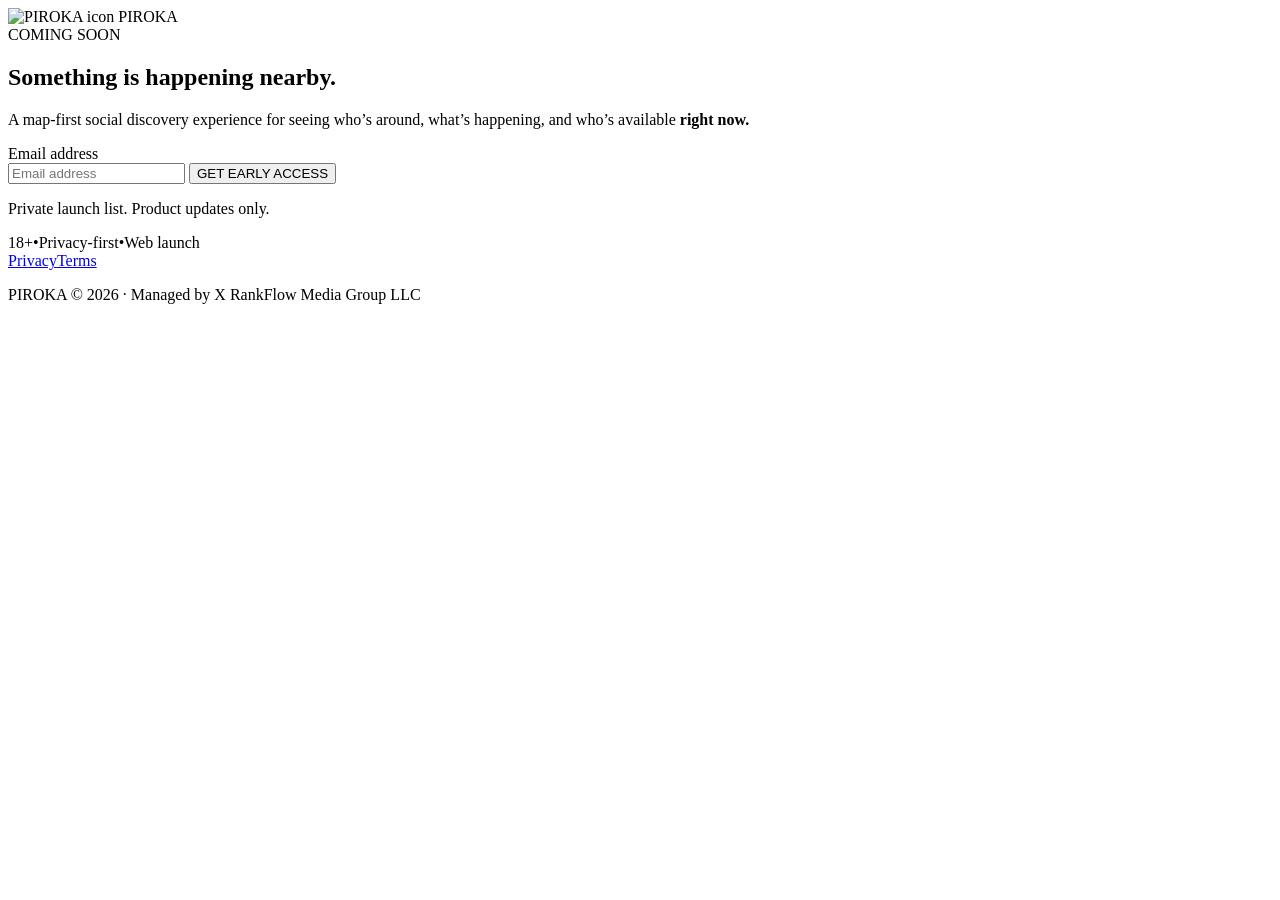
==== index.html @ 67ccb0e0 "Add index.html" ====
<!doctype html>
<html lang="en">
<head>
  <meta charset="UTF-8" />
  <meta name="viewport" content="width=device-width,initial-scale=1" />
  <title>PIROKA — Coming Soon</title>
  <meta name="description" content="PIROKA is a map-first social discovery experience built for right now. Join the private launch list." />
  <meta name="theme-color" content="#050606" />
  <meta property="og:title" content="PIROKA — Coming Soon" />
  <meta property="og:description" content="Something is happening nearby. Join the PIROKA private launch list." />
  <meta property="og:type" content="website" />
  <meta property="og:url" content="https://pirokaapp.com" />
  <link rel="icon" type="image/png" href="/assets/piroka-icon.png" />
  <link rel="stylesheet" href="/styles.css" />
</head>
<body>
  <main class="site-shell">
    <div class="ambient-grid" aria-hidden="true"></div>
    <div class="ambient-glow" aria-hidden="true"></div>
    <section class="hero" aria-labelledby="hero-title">
      <div class="brand-lockup" aria-label="PIROKA">
        <img class="brand-icon" src="/assets/piroka-icon.png" alt="PIROKA icon" />
        <span class="brand-name">PIROKA</span>
      </div>
      <div class="eyebrow"><span class="pulse-dot"></span>COMING SOON</div>
      <h1 id="hero-title">Something is happening nearby.</h1>
      <p class="hero-copy">A map-first social discovery experience for seeing who’s around, what’s happening, and who’s available <strong>right now.</strong></p>
      <div id="form-wrap" class="waitlist-wrap">
        <form id="waitlist-form" class="waitlist-form" novalidate>
          <label class="sr-only" for="email">Email address</label>
          <div class="form-row">
            <input id="email" name="email" type="email" inputmode="email" autocomplete="email" placeholder="Email address" aria-describedby="form-note form-message" />
            <button id="submit-btn" type="submit">GET EARLY ACCESS</button>
          </div>
          <p id="form-note" class="form-note">Private launch list. Product updates only.</p>
          <p id="form-message" class="form-message" role="alert"></p>
        </form>
      </div>
      <div class="trust-row" aria-label="PIROKA launch details"><span>18+</span><span aria-hidden="true">•</span><span>Privacy-first</span><span aria-hidden="true">•</span><span>Web launch</span></div>
    </section>
    <footer>
      <div class="footer-links"><a href="https://pirokaapp.com/privacy">Privacy</a><a href="https://pirokaapp.com/terms">Terms</a></div>
      <p>PIROKA © 2026 · Managed by X RankFlow Media Group LLC</p>
    </footer>
  </main>
  <script src="/app.js"></script>
</body>
</html>
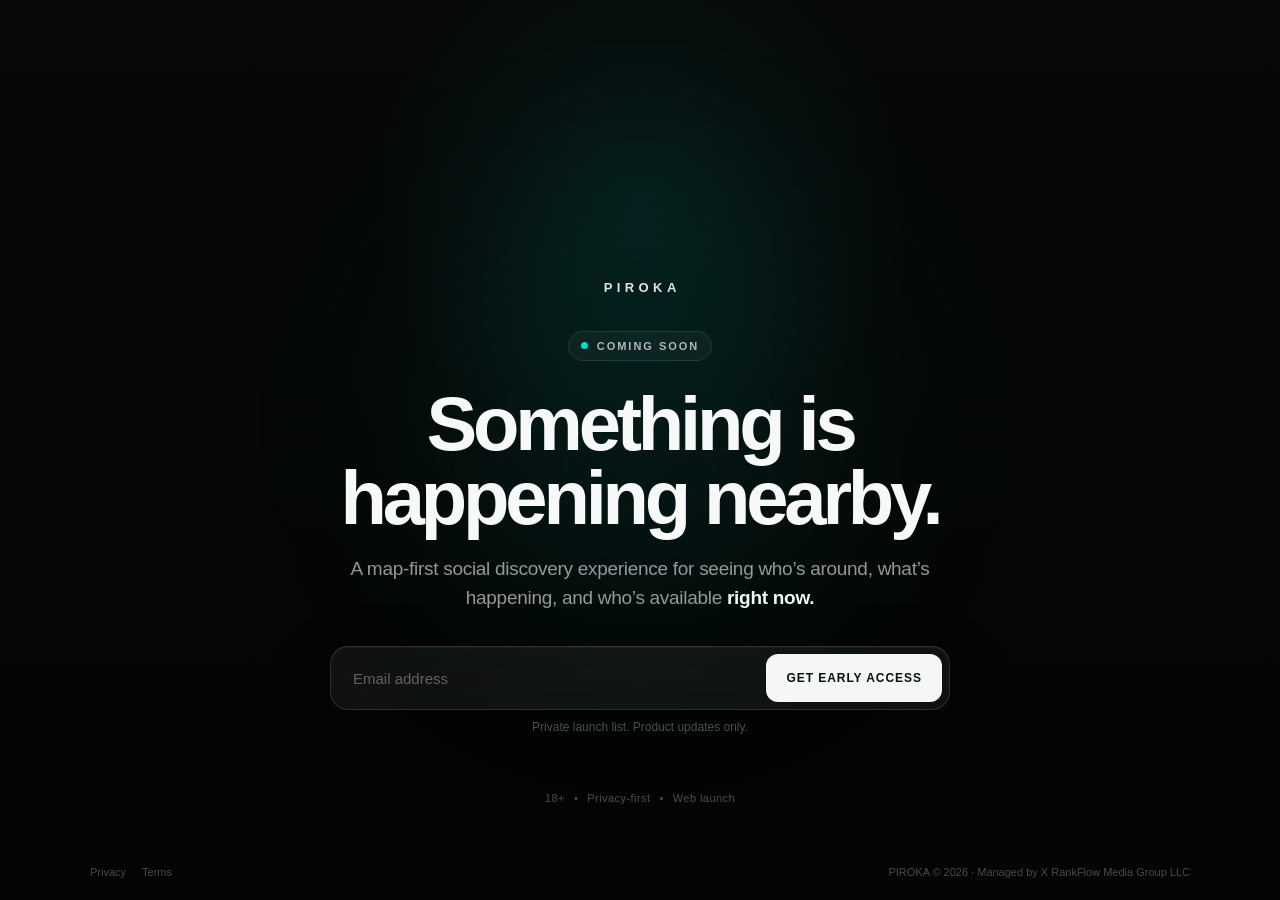
==== commit 18212b6a: "Embed PIROKA logo for Vercel deployment" ====
--- a/index.html
+++ b/index.html
@@ -10,7 +10,7 @@
   <meta property="og:description" content="Something is happening nearby. Join the PIROKA private launch list." />
   <meta property="og:type" content="website" />
   <meta property="og:url" content="https://pirokaapp.com" />
-  <link rel="icon" type="image/png" href="/assets/piroka-icon.png" />
+  <link rel="icon" type="image/png" href="[data-uri]" />
   <link rel="stylesheet" href="/styles.css" />
 </head>
 <body>
@@ -19,7 +19,7 @@
     <div class="ambient-glow" aria-hidden="true"></div>
     <section class="hero" aria-labelledby="hero-title">
       <div class="brand-lockup" aria-label="PIROKA">
-        <img class="brand-icon" src="/assets/piroka-icon.png" alt="PIROKA icon" />
+        <img class="brand-icon" src="[data-uri]" alt="PIROKA icon" />
         <span class="brand-name">PIROKA</span>
       </div>
       <div class="eyebrow"><span class="pulse-dot"></span>COMING SOON</div>
--- a/styles.css
+++ b/styles.css
@@ -0,0 +1 @@
+:root{font-family:Inter,ui-sans-serif,-apple-system,BlinkMacSystemFont,"SF Pro Display","Segoe UI",sans-serif;color:#f7f8f8;background:#050606;font-synthesis:none;text-rendering:optimizeLegibility}*{box-sizing:border-box}html,body{margin:0;min-width:320px;min-height:100%;background:#050606}button,input{font:inherit}a{color:inherit;text-decoration:none}.site-shell{position:relative;isolation:isolate;min-height:100svh;overflow:hidden;display:grid;grid-template-rows:1fr auto;background:radial-gradient(circle at 50% 22%,rgba(0,220,203,.085),transparent 28%),linear-gradient(180deg,#070909 0%,#030404 100%)}.ambient-grid{position:absolute;inset:0;z-index:-3;opacity:.12;background-image:linear-gradient(rgba(255,255,255,.055) 1px,transparent 1px),linear-gradient(90deg,rgba(255,255,255,.055) 1px,transparent 1px);background-size:64px 64px;mask-image:linear-gradient(to bottom,transparent 2%,black 34%,transparent 90%)}.ambient-glow{position:absolute;z-index:-2;width:420px;height:420px;left:50%;top:46%;transform:translate(-50%,-50%);border-radius:999px;background:rgba(0,224,205,.08);filter:blur(100px);pointer-events:none}.hero{width:min(760px,calc(100% - 40px));margin:auto;padding:62px 0 38px;text-align:center;display:flex;flex-direction:column;align-items:center}.brand-lockup{display:inline-flex;flex-direction:column;align-items:center;gap:16px;margin-bottom:36px}.brand-icon{width:clamp(124px,17vw,178px);height:auto;display:block;filter:drop-shadow(0 22px 44px rgba(0,0,0,.55))}.brand-name{font-size:13px;font-weight:720;letter-spacing:.34em;margin-left:.34em;color:rgba(255,255,255,.88)}.eyebrow{display:inline-flex;align-items:center;gap:9px;padding:8px 12px;border:1px solid rgba(255,255,255,.095);border-radius:999px;background:rgba(255,255,255,.035);color:rgba(255,255,255,.68);font-size:11px;font-weight:700;letter-spacing:.18em;backdrop-filter:blur(16px)}.pulse-dot{width:7px;height:7px;border-radius:50%;background:#00dccb;box-shadow:0 0 0 0 rgba(0,220,203,.35);animation:pulse 2.4s infinite}@keyframes pulse{0%,55%,100%{box-shadow:0 0 0 0 rgba(0,220,203,.22)}72%{box-shadow:0 0 0 9px rgba(0,220,203,0)}}h1{margin:26px 0 18px;max-width:720px;font-size:clamp(42px,7vw,76px);line-height:.98;letter-spacing:-.055em;font-weight:760;text-wrap:balance}.hero-copy{margin:0;max-width:615px;color:rgba(255,255,255,.58);font-size:clamp(16px,2vw,19px);line-height:1.55;letter-spacing:-.015em}.hero-copy strong{color:#eafcf9;font-weight:610}.waitlist-wrap{width:100%}.waitlist-form{width:min(620px,100%);margin:34px auto 0}.form-row{display:grid;grid-template-columns:1fr auto;gap:8px;padding:7px;border:1px solid rgba(255,255,255,.12);border-radius:18px;background:rgba(255,255,255,.055);box-shadow:0 20px 60px rgba(0,0,0,.28),inset 0 1px 0 rgba(255,255,255,.04);backdrop-filter:blur(22px)}input{width:100%;min-width:0;border:0;outline:0;background:transparent;color:#fff;padding:0 15px;font-size:15px}input::placeholder{color:rgba(255,255,255,.34)}input:focus-visible{box-shadow:inset 0 -1px 0 rgba(0,220,203,.58)}button{border:0;border-radius:12px;min-height:48px;padding:0 20px;background:#f4f7f6;color:#07100f;font-size:12px;font-weight:800;letter-spacing:.08em;cursor:pointer;transition:transform .18s ease,background .18s ease,opacity .18s ease}button:hover:not(:disabled){transform:translateY(-1px);background:#fff}button:focus-visible{outline:2px solid #00dccb;outline-offset:3px}button:disabled{cursor:wait;opacity:.6}.form-note,.form-message{margin:10px 0 0;font-size:12px;color:rgba(255,255,255,.34)}.form-message{min-height:18px;color:#ff9696}.joined-card{width:min(560px,100%);margin:34px auto 0;padding:18px 20px;display:flex;align-items:center;gap:14px;text-align:left;border:1px solid rgba(0,220,203,.19);border-radius:18px;background:rgba(0,220,203,.055);backdrop-filter:blur(22px)}.joined-check{flex:0 0 auto;width:34px;height:34px;display:grid;place-items:center;border-radius:50%;background:#00dccb;color:#03110f;font-weight:900}.joined-card div{display:grid;gap:3px}.joined-card strong{font-size:14px}.joined-card span{color:rgba(255,255,255,.48);font-size:12px;line-height:1.45}.trust-row{margin-top:30px;display:flex;flex-wrap:wrap;justify-content:center;gap:9px;color:rgba(255,255,255,.29);font-size:11px;letter-spacing:.04em}footer{width:min(1100px,calc(100% - 40px));margin:0 auto;padding:0 0 22px;display:flex;justify-content:space-between;align-items:center;gap:20px;color:rgba(255,255,255,.28);font-size:11px}.footer-links{display:flex;gap:16px}.footer-links a:hover{color:rgba(255,255,255,.72)}footer p{margin:0}.sr-only{position:absolute;width:1px;height:1px;padding:0;margin:-1px;overflow:hidden;clip:rect(0,0,0,0);white-space:nowrap;border:0}@media(max-width:640px){.hero{width:min(100% - 28px,520px);padding-top:36px}.brand-lockup{margin-bottom:28px;gap:12px}.brand-icon{width:128px}h1{font-size:clamp(40px,13vw,58px);margin-top:22px}.hero-copy{font-size:15px}.waitlist-form{margin-top:28px}.form-row{grid-template-columns:1fr;padding:6px;border-radius:16px}input{min-height:48px;padding:0 13px;text-align:center}button{width:100%}footer{width:min(100% - 28px,520px);flex-direction:column;justify-content:center;text-align:center;padding-bottom:18px;gap:8px}}@media(prefers-reduced-motion:reduce){*,*::before,*::after{animation-duration:.01ms!important;animation-iteration-count:1!important;scroll-behavior:auto!important}}
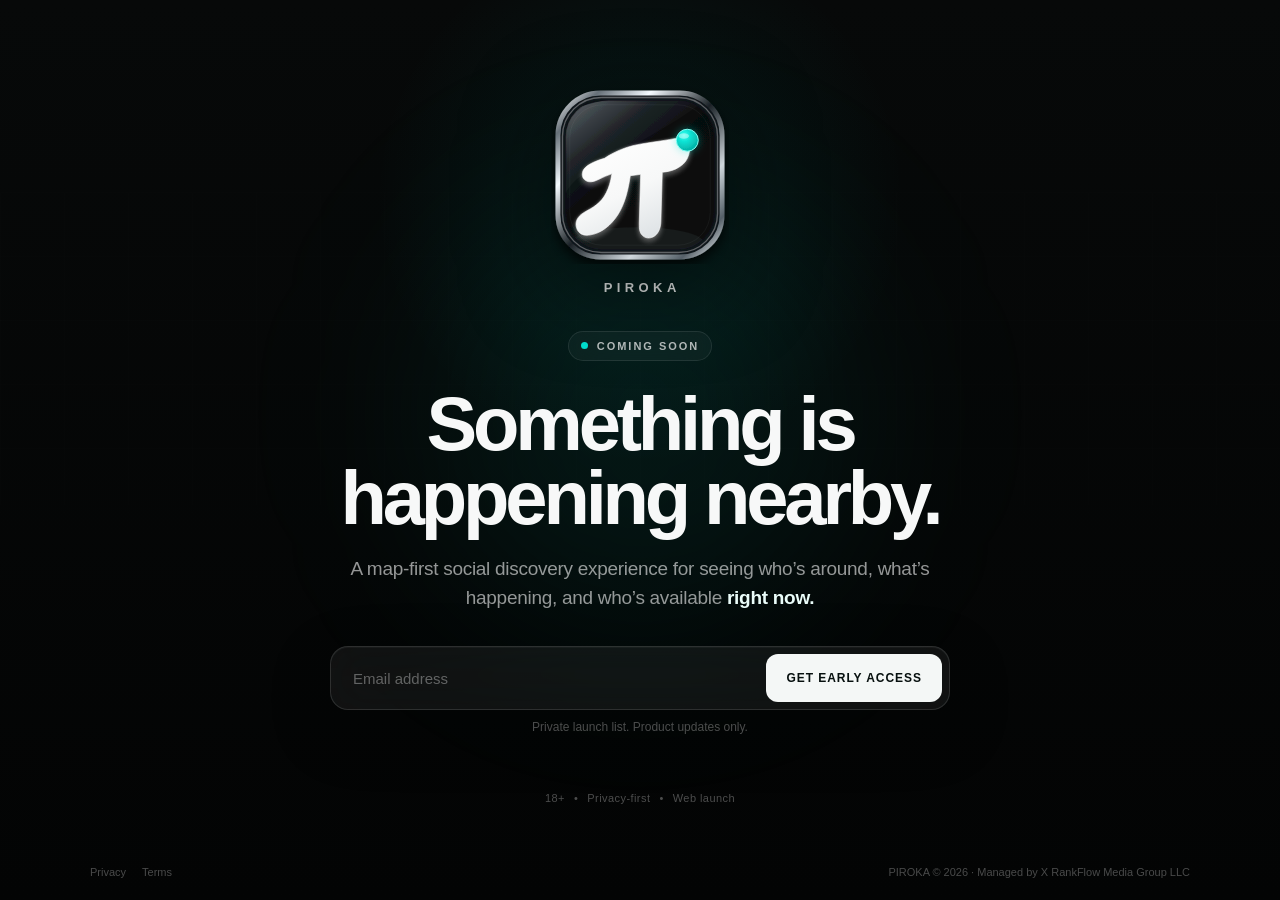
==== commit f9c7ccf0: "Use scalable PIROKA icon asset" ====
--- a/index.html
+++ b/index.html
@@ -10,7 +10,7 @@
   <meta property="og:description" content="Something is happening nearby. Join the PIROKA private launch list." />
   <meta property="og:type" content="website" />
   <meta property="og:url" content="https://pirokaapp.com" />
-  <link rel="icon" type="image/png" href="[data-uri]" />
+  <link rel="icon" type="image/svg+xml" href="/assets/piroka-icon.svg" />
   <link rel="stylesheet" href="/styles.css" />
 </head>
 <body>
@@ -19,7 +19,7 @@
     <div class="ambient-glow" aria-hidden="true"></div>
     <section class="hero" aria-labelledby="hero-title">
       <div class="brand-lockup" aria-label="PIROKA">
-        <img class="brand-icon" src="[data-uri]" alt="PIROKA icon" />
+        <img class="brand-icon" src="/assets/piroka-icon.svg" alt="PIROKA icon" />
         <span class="brand-name">PIROKA</span>
       </div>
       <div class="eyebrow"><span class="pulse-dot"></span>COMING SOON</div>
